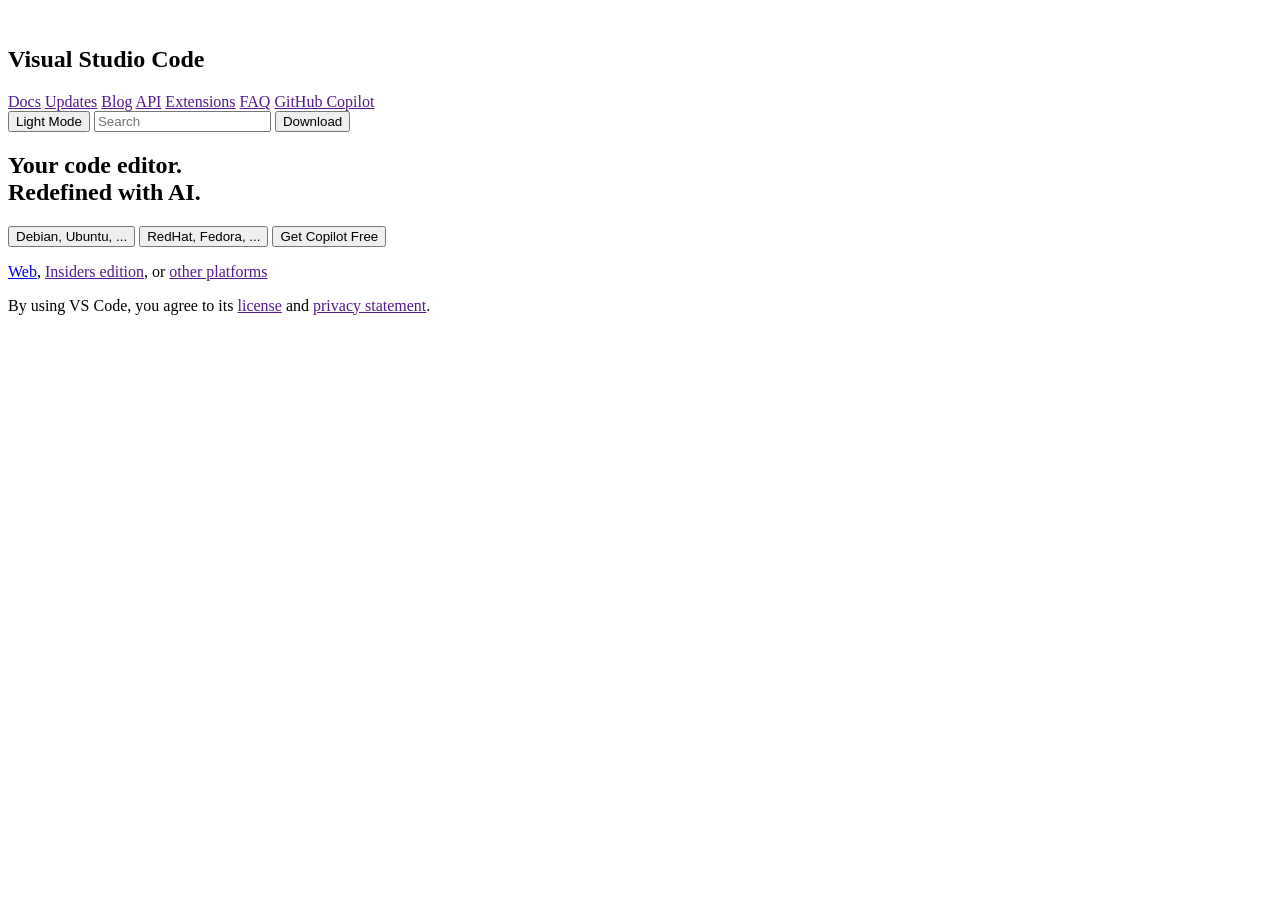
==== WebDev/Week1_Orientation_HTML_CSS_BasicJS/VSCodeLandingPage/index.html @ 59c1c716 "Initial commit" ====
<!DOCTYPE html>
<html lang="en">
<head>
  <meta charset="UTF-8">
  <meta name="viewport" content="width=device-width, initial-scale=1.0">
  <title>Visual Studio Code - Code Editing. Redefined</title>
</head>
<body>
  
  <header>
    <nav>
      <img src="" alt="" />
      <h2>Visual Studio Code</h2>
      <a href="">Docs</a>
      <a href="">Updates</a>
      <a href="">Blog</a>
      <a href="">API</a>
      <a href="">Extensions</a>
      <a href="">FAQ</a>
      <a href="">GitHub Copilot</a>
    </nav>
    <section class="misc">
      <button>Light Mode</button>
      <input type="text" placeholder="Search" />
      <button>Download</button>
    </section>
  </header>

  <main>
    <section id="sec-1">
      <h1>Your code editor.<br />Redefined with AI.</h1>
      <section id="download-btn">
        <button>Debian, Ubuntu, ...</button>
        <button>RedHat, Fedora, ...</button>
        <button>Get Copilot Free</button>
      </section>
      <section id="download-btn-other">
        <p><a href="#">Web</a>, <a href="">Insiders edition</a>, or <a href="">other platforms</a></p>
      </section>
      <section id="agreement">
        <p>By using VS Code, you agree to its <a href="">license</a> and <a href="">privacy statement</a>.</p>
      </section>
    </section>
    <section id="sec-2">
      <img src="" alt="">
    </section>
  </main>

</body>
</html>
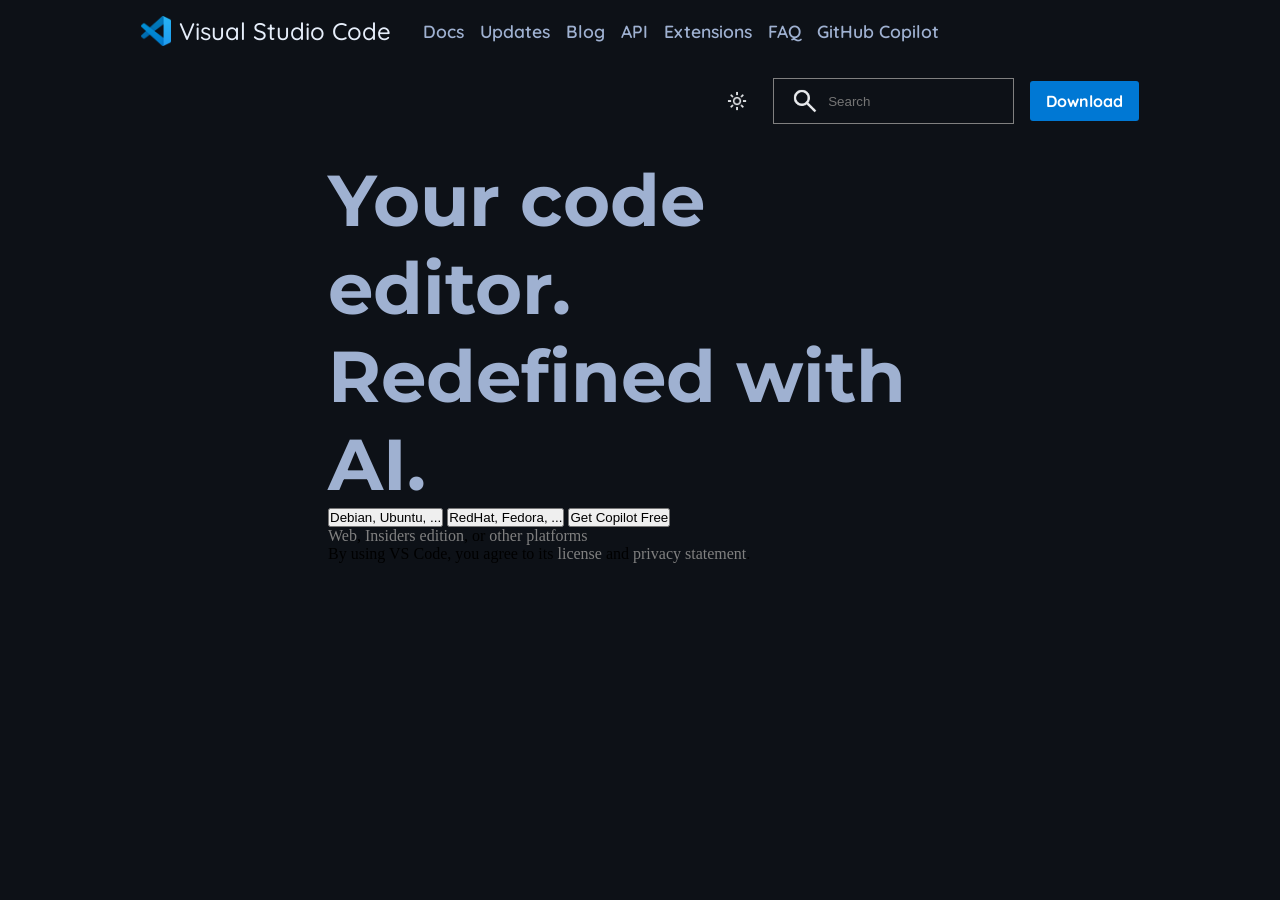
==== commit 8c7b718c: "Creating VS code landing page 30% done" ====
--- a/WebDev/Week1_Orientation_HTML_CSS_BasicJS/VSCodeLandingPage/index.html
+++ b/WebDev/Week1_Orientation_HTML_CSS_BasicJS/VSCodeLandingPage/index.html
@@ -4,31 +4,43 @@
   <meta charset="UTF-8">
   <meta name="viewport" content="width=device-width, initial-scale=1.0">
   <title>Visual Studio Code - Code Editing. Redefined</title>
+  <link rel="stylesheet" href="./style.css" />
+  <link rel="shortcut icon" href="./assets/vscode.png" type="image/x-icon">
 </head>
 <body>
   
   <header>
     <nav>
-      <img src="" alt="" />
-      <h2>Visual Studio Code</h2>
-      <a href="">Docs</a>
-      <a href="">Updates</a>
-      <a href="">Blog</a>
-      <a href="">API</a>
-      <a href="">Extensions</a>
-      <a href="">FAQ</a>
-      <a href="">GitHub Copilot</a>
+      <section id="icon-text">
+        <img src="./assets/vscode.png" alt="VS Code icon" class="vscode-icon" />
+        <h2 class="quicksand quicksand-500">Visual Studio Code</h2>
+      </section>
+      <section id="links" class="quicksand quicksand-400">
+        <a href="">Docs</a>
+        <a href="">Updates</a>
+        <a href="">Blog</a>
+        <a href="">API</a>
+        <a href="">Extensions</a>
+        <a href="">FAQ</a>
+        <a href="">GitHub Copilot</a>
+      </section>
     </nav>
     <section class="misc">
-      <button>Light Mode</button>
-      <input type="text" placeholder="Search" />
-      <button>Download</button>
+      <button class="btn-color-mode"><img src="./assets/lightmode.png" alt="Light/Dark Mode" class="color-mode-img"/></button>
+      <div class="search-input-box">
+        <img src="./assets/search.png" alt="Search button">
+        <input type="text" placeholder="Search" />
+      </div>
+      <button class="btn-download">Download</button>
     </section>
   </header>
 
   <main>
     <section id="sec-1">
-      <h1>Your code editor.<br />Redefined with AI.</h1>
+      <section id="sec-1-text">
+        <h1>Your code editor.</h1>
+        <h1>Redefined with AI.</h1>
+      </section>
       <section id="download-btn">
         <button>Debian, Ubuntu, ...</button>
         <button>RedHat, Fedora, ...</button>
--- a/WebDev/Week1_Orientation_HTML_CSS_BasicJS/VSCodeLandingPage/style.css
+++ b/WebDev/Week1_Orientation_HTML_CSS_BasicJS/VSCodeLandingPage/style.css
@@ -0,0 +1,158 @@
+@import url('https://fonts.googleapis.com/css2?family=Great+Vibes&family=Quicksand:wght@300..700&display=swap');
+@import url('https://fonts.googleapis.com/css2?family=Great+Vibes&family=Montserrat:ital,wght@0,100..900;1,100..900&family=Quicksand:wght@300..700&display=swap');
+.quicksand{
+  font-family: "Quicksand", serif;
+  font-optical-sizing: auto;
+  font-style: normal;
+  font-weight: 400;
+}
+.quicksand-400 {
+  font-weight: 400;
+}
+.quicksand-500{
+  font-weight: 500;
+}
+*{
+  padding: 0;
+  margin: 0;
+  box-sizing: border-box;
+}
+a{
+  text-decoration: none;
+  color: grey;
+}
+:root{
+  --bg-color : #0d1117;
+  --text-bgblue-color : #0078d4;
+  --text-link-color : #9fb1d1;
+  --text-heading-color : #e6eefa;
+
+  --text-font : "Quicksand", serif;
+  --text-font-2: "Montserrat", serif;
+}
+body{
+  background-color: var(--bg-color);
+  width: 100%;
+  height: 100%;
+}
+
+header{
+  /* background-color: blue; */
+  padding: 1rem;
+  width: 100%;
+  display: flex;
+  flex-direction: column;
+  align-items: center;
+  gap: 2rem;
+}
+header a {
+  color: var(--text-link-color);
+}
+header nav{
+  /* background-color: white; */
+  width: 80%;
+  display: flex;
+  align-items: center;
+  gap: 2rem;
+}
+header nav section#icon-text{
+  display: flex;
+  gap: .5rem;
+  color: var(--text-heading-color);
+}
+header nav section#links{
+  display: flex;
+  gap: 1rem;
+  font-weight: 600;
+  font-size: 1.1rem;
+}
+
+
+header section.misc{
+  width: 80%;
+  /* background-color: blue; */
+  display: flex;
+  justify-content: end;
+  align-items: center;
+  gap: 1rem;
+}
+header section.misc button, header section.misc input{
+  height: 40px;
+  background-color: transparent;
+  outline: none;
+  border: 1px solid grey;
+}
+header section.misc .btn-color-mode{
+  height: 40px;
+  width: 40px;
+  border: none;
+  padding: 10px;
+}
+header section.misc .btn-color-mode:hover{
+  background-color: rgba(92, 83, 83, 0.267);
+  border-radius: 5px;
+}
+header section.misc .btn-color-mode img{
+  width: 100%;
+  height: 100%;
+  color: white;
+}
+
+header section.misc button.btn-download{
+  background-color: var(--text-bgblue-color);
+  padding: 2px 16px;
+  color: white;
+  font-family: var(--text-font);
+  font-weight: 900;
+  border: none;
+  font-size: 1rem;
+  border-radius: 3px;
+}
+
+header section.misc .search-input-box{
+  gap: .5rem;
+  display: flex;
+  align-items: center;
+  border: 1px solid grey;
+  padding: 2px 16px;
+}
+header section.misc .search-input-box input{
+  border: none;
+  outline: none;
+}
+.search-input-box img{
+  width: 30px;
+  height: 30px;
+}
+
+.vscode-icon{
+  height: 30px;
+  width: 30px;
+}
+
+main{
+  /* background-color: grey; */
+  width: 100%;
+  display: flex;
+  justify-content: center;
+  padding: 1rem;
+}
+
+main section#sec-1{
+  width: 50%;
+  /* background-color: blue; */
+}
+
+
+main section#sec-1 #sec-1-text{
+  display: flex;
+  flex-direction: column;
+  justify-content: center;
+  align-items: center;
+}
+
+main section#sec-1 h1{
+  font-size: 4.5rem;
+  font-family: var(--text-font-2);
+  color: var(--text-link-color);
+}
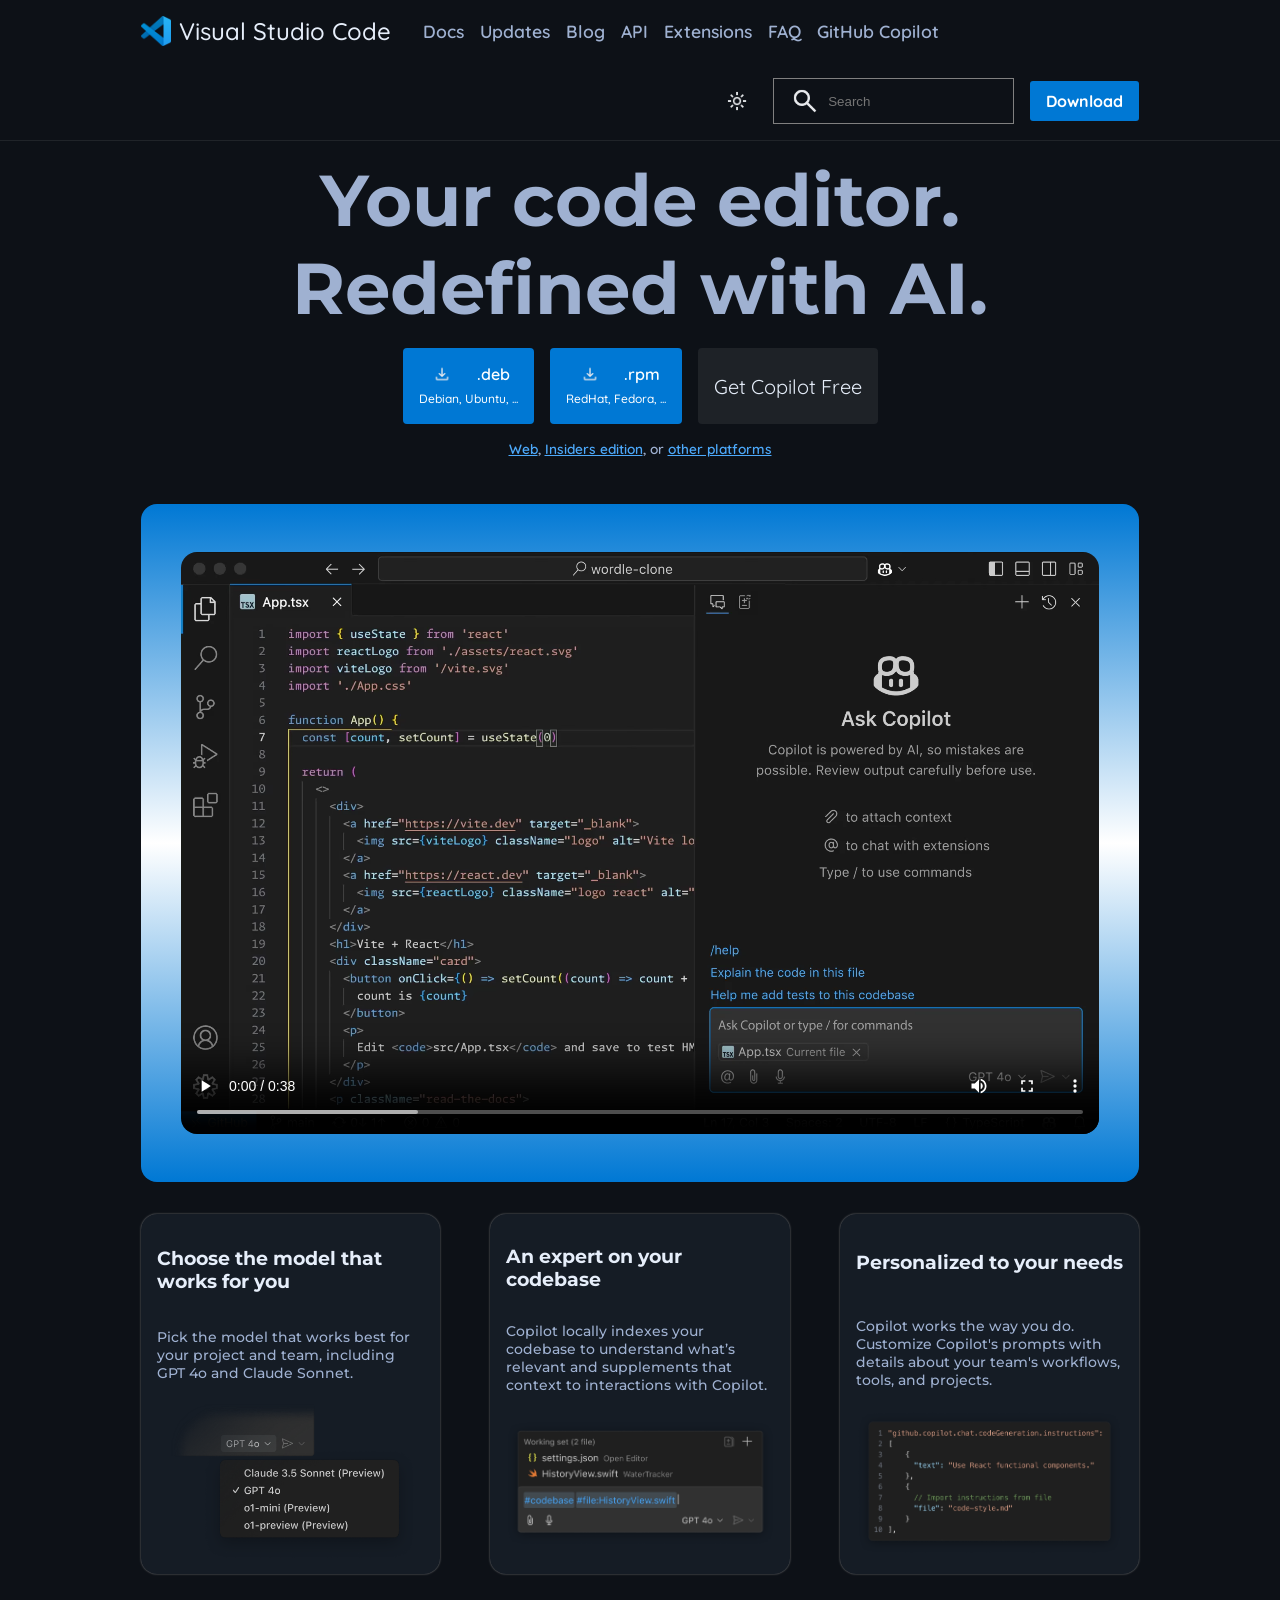
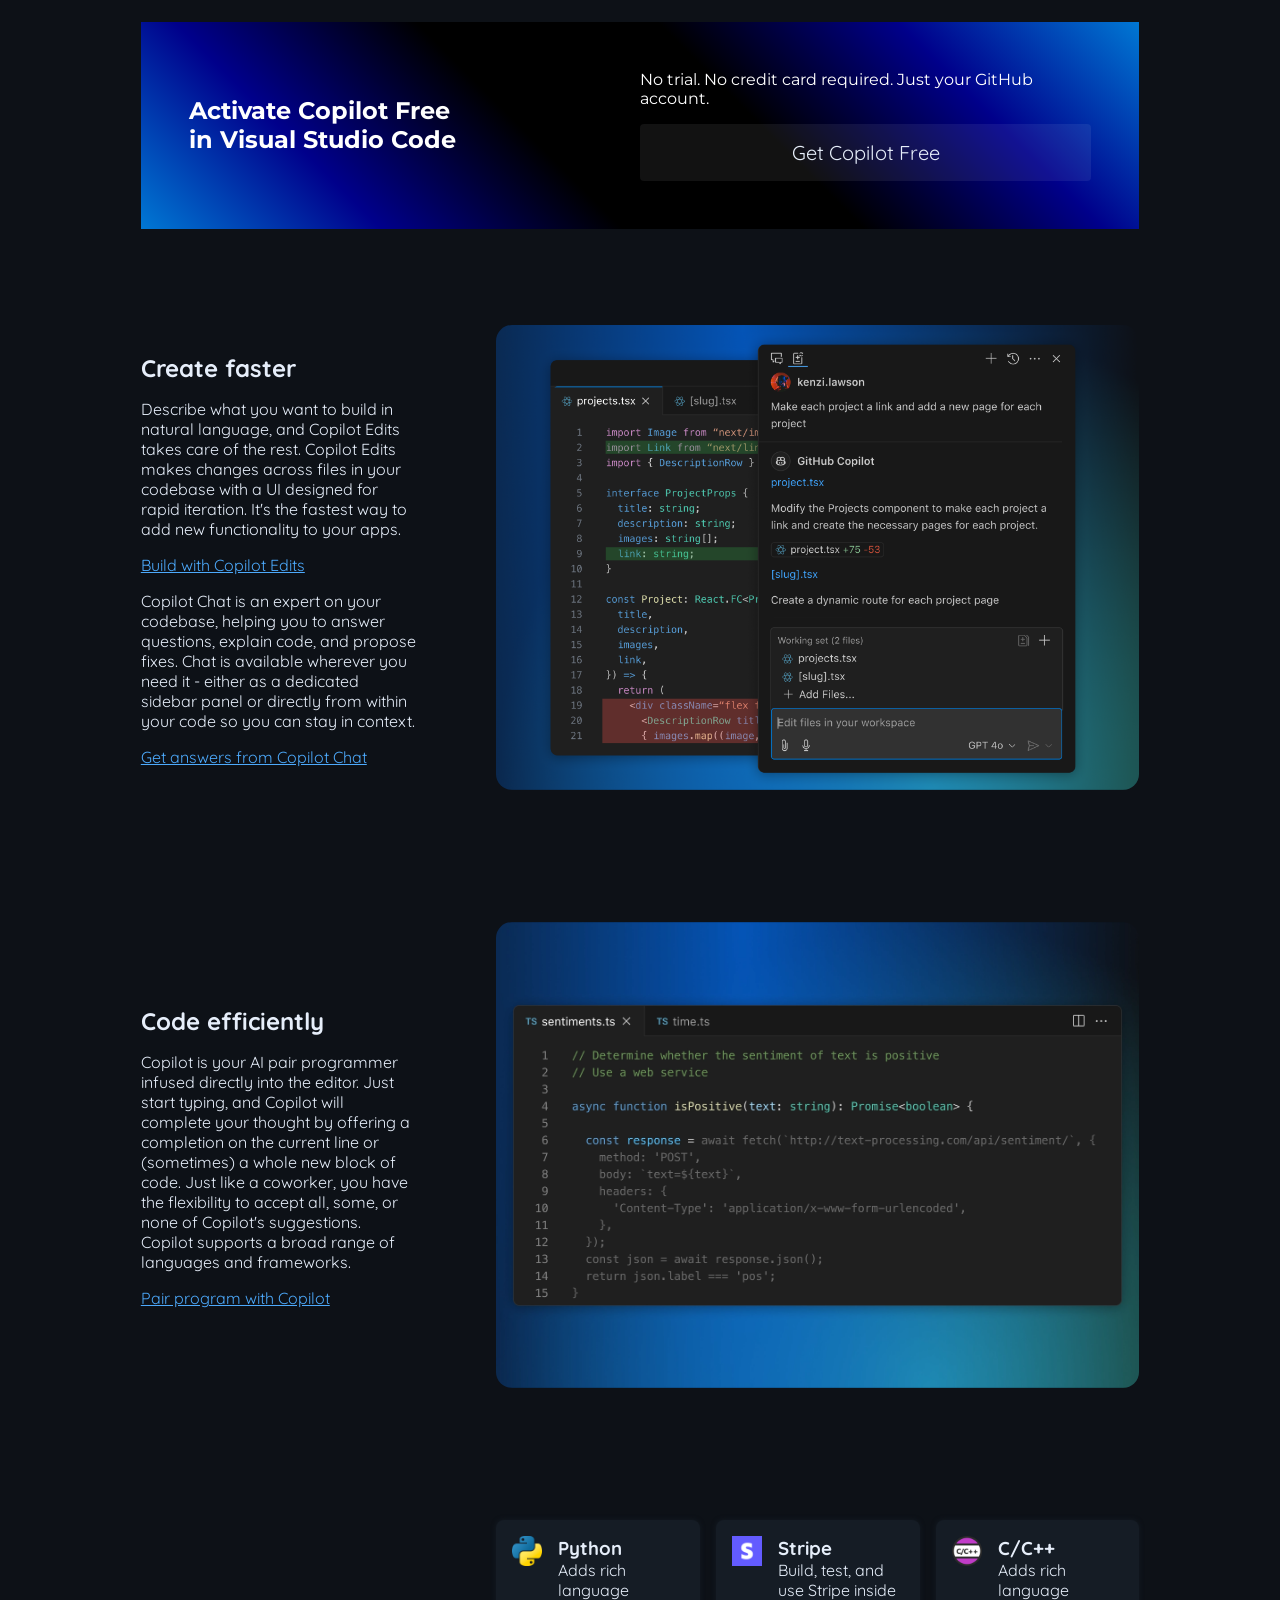
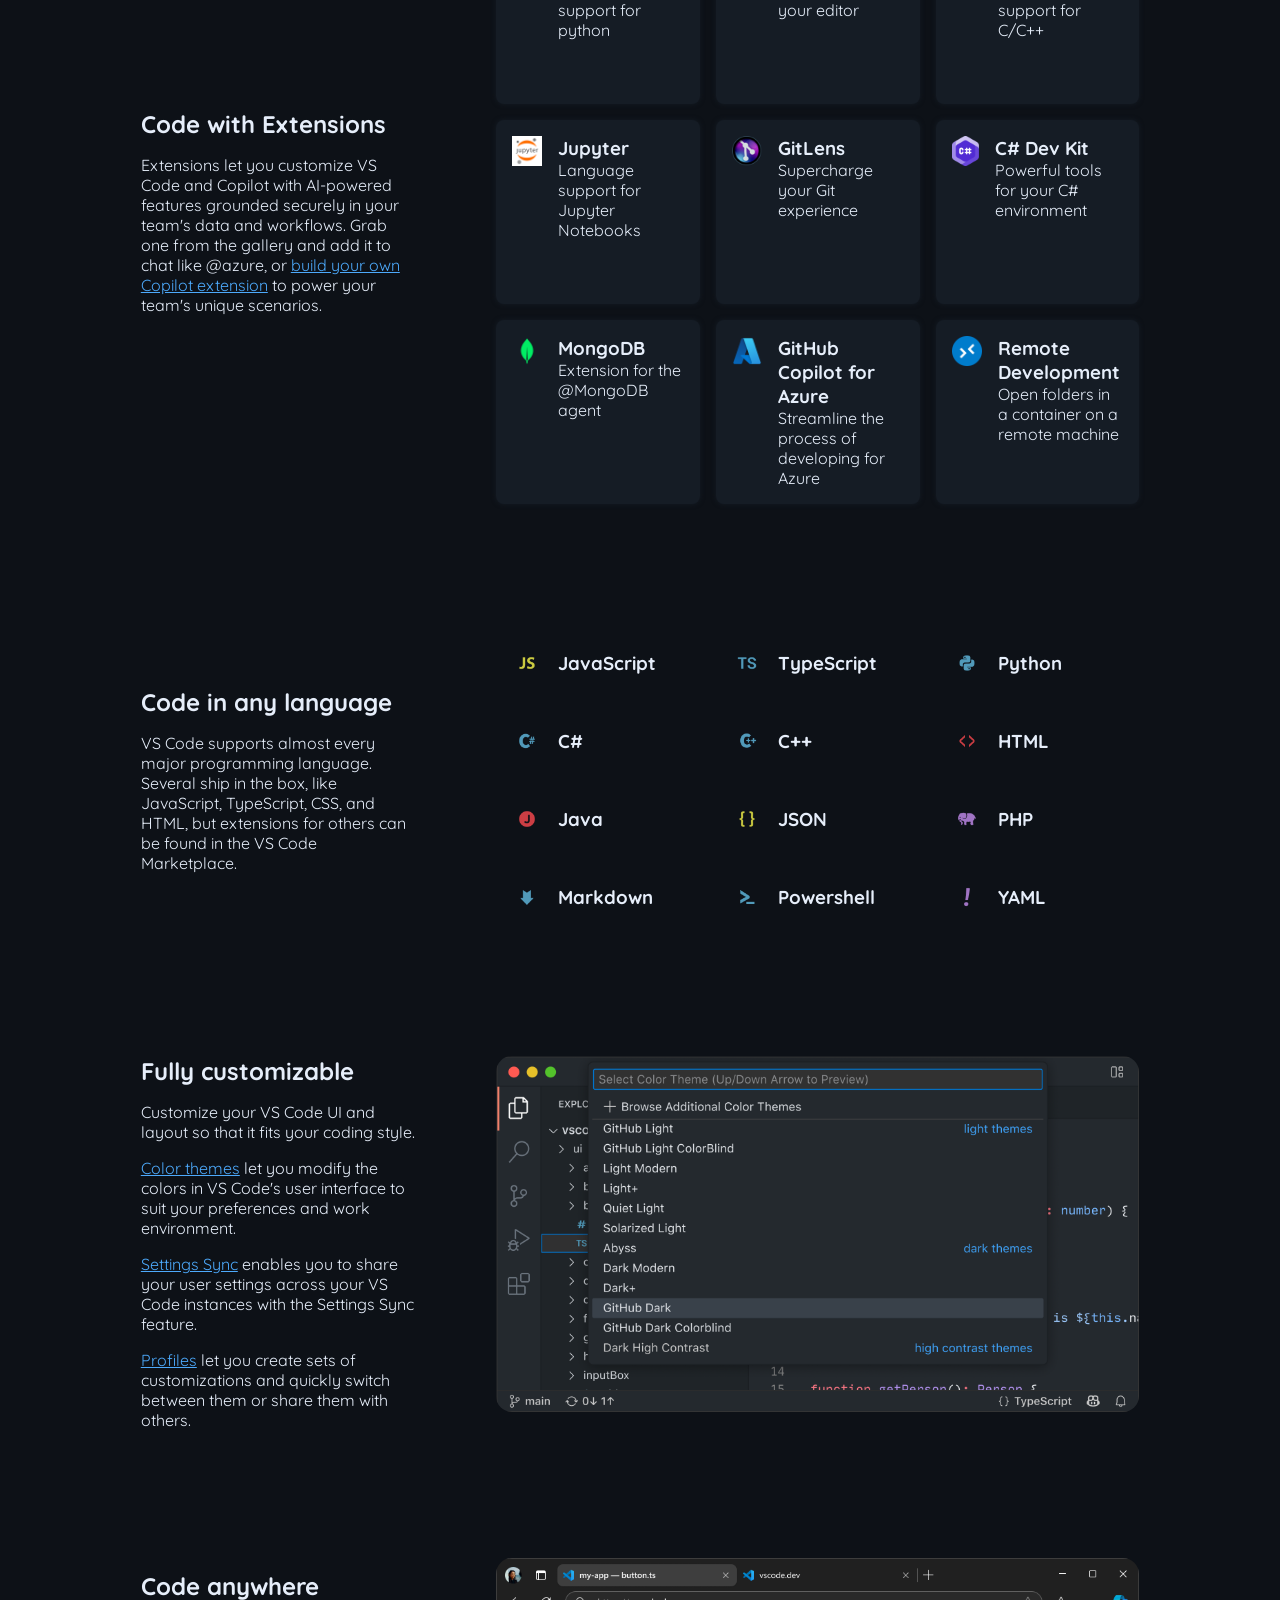
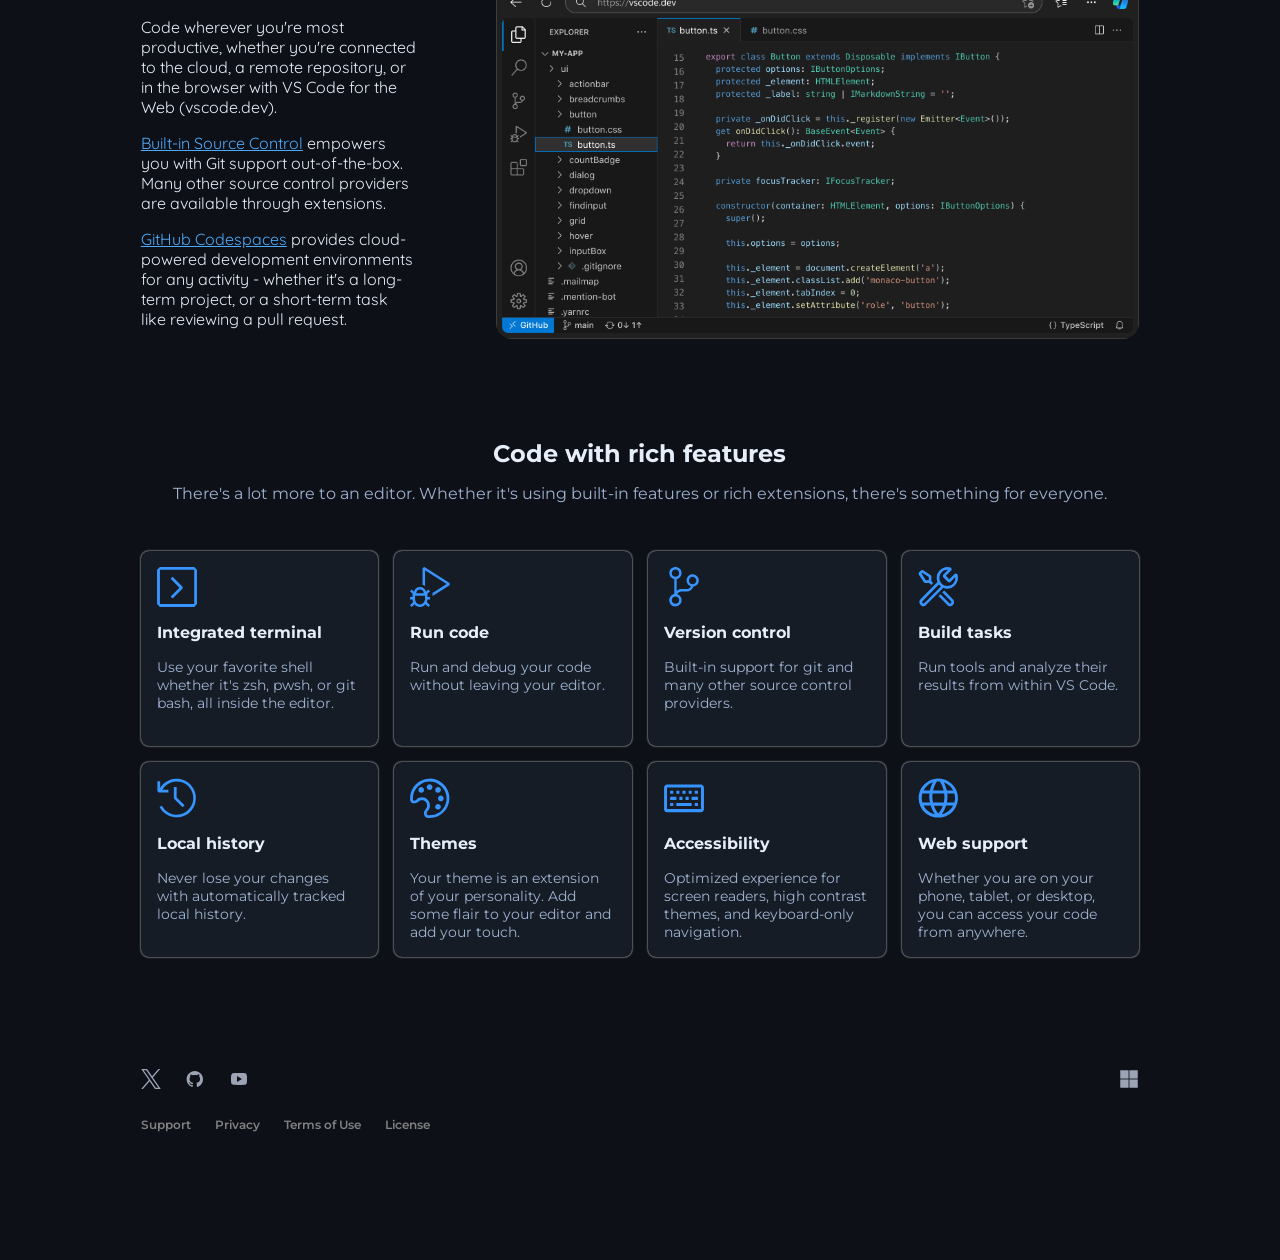
==== commit 50eacb32: "Completed for desktop screens, responsiveness left" ====
--- a/WebDev/Week1_Orientation_HTML_CSS_BasicJS/VSCodeLandingPage/index.html
+++ b/WebDev/Week1_Orientation_HTML_CSS_BasicJS/VSCodeLandingPage/index.html
@@ -35,16 +35,24 @@
     </section>
   </header>
 
-  <main>
+  <main id="main-1">
     <section id="sec-1">
       <section id="sec-1-text">
         <h1>Your code editor.</h1>
         <h1>Redefined with AI.</h1>
       </section>
       <section id="download-btn">
-        <button>Debian, Ubuntu, ...</button>
-        <button>RedHat, Fedora, ...</button>
-        <button>Get Copilot Free</button>
+        <button class="btn-custom-1">
+          <img src="./assets/download_icon.png" alt="Download icon">
+          <small class="dist-ext">.deb</small>
+          <small class="dist-name">Debian, Ubuntu, ...</small>
+        </button>
+        <button class="btn-custom-1">
+          <img src="./assets/download_icon.png" alt="Download icon">
+          <small class="dist-ext">.rpm</small>
+          <small class="dist-name">RedHat, Fedora, ...</small>
+        </button>
+        <button class="btn-custom-2">Get Copilot Free</button>
       </section>
       <section id="download-btn-other">
         <p><a href="#">Web</a>, <a href="">Insiders edition</a>, or <a href="">other platforms</a></p>
@@ -54,9 +62,318 @@
       </section>
     </section>
     <section id="sec-2">
-      <img src="" alt="">
+      <div class="div-video">
+        <video src="./assets/video-1.webm" controls></video>
+      </div>
     </section>
   </main>
 
+  <main id="main-2">
+    <div id="sec-21-wrapper">
+      <section id="sec-21">
+        <article>
+          <div>
+            <h3>Choose the model that works for you</h3>
+            <p>Pick the model that works best for your project and team, including GPT 4o and Claude Sonnet.</p>
+          </div>
+          <img src="./assets/img-2.webp" alt="">
+        </article>
+        <article>
+          <div>
+            <h3>An expert on your codebase</h3>
+            <p>Copilot locally indexes your codebase to understand what’s relevant and supplements that context to interactions with Copilot.</p>
+          </div>
+          <img src="./assets/img-1.webp" alt="">
+        </article>
+        <article>
+          <div>
+            <h3>Personalized to your needs</h3>
+            <p>Copilot works the way you do. Customize Copilot's prompts with details about your team's workflows, tools, and projects.</p>
+          </div>
+          <img src="./assets/img-3.webp" alt="">
+        </article>
+      </section>
+    </div>
+
+    <section id="sec-22">
+      <article>
+        <h2>Activate Copilot Free<br />in Visual Studio Code</h2>
+        <div>
+          <p>No trial. No credit card required. Just your GitHub account.</p>
+          <button class="btn-custom-2">Get Copilot Free</button>
+        </div>
+      </article>
+    </section>
+  </main>
+
+  <main id="main-3">
+    <div id="sec-31-wrapper" class="sec-wrapper">
+      <section id="sec-31" class="main-3-sec">
+        <div class="desc">
+          <h1>Create faster</h1>
+          <p>Describe what you want to build in natural language, and Copilot Edits takes care of the rest. Copilot Edits makes changes across files in your codebase with a UI designed for rapid iteration. It's the fastest way to add new functionality to your apps.</p>
+          <a href="">Build with Copilot Edits</a>
+          <p>Copilot Chat is an expert on your codebase, helping you to answer questions, explain code, and propose fixes. Chat is available wherever you need it - either as a dedicated sidebar panel or directly from within your code so you can stay in context.</p>
+          <a href="">Get answers from Copilot Chat</a>
+        </div>
+        <div class="desc-img">
+          <img src="./assets/img-4.webp" alt="">
+        </div>
+      </section>
+    </div>
+
+    <div id="sec-32-wrapper" class="sec-wrapper">
+      <section id="sec-32" class="main-3-sec">
+        <div class="desc">
+          <h1>Code efficiently</h1>
+          <p>Copilot is your AI pair programmer infused directly into the editor. Just start typing, and Copilot will complete your thought by offering a completion on the current line or (sometimes) a whole new block of code. Just like a coworker, you have the flexibility to accept all, some, or none of Copilot's suggestions. Copilot supports a broad range of languages and frameworks.</p>
+          <a href="">Pair program with Copilot</a>
+        </div>
+        <div class="desc-img">
+          <img src="./assets/img-5.webp" alt="">
+        </div>
+      </section>
+    </div>
+
+
+    <div id="sec-33-wrapper" class="sec-wrapper">
+      <section id="sec-33" class="main-3-sec">
+        <div class="desc">
+          <h1>Code with Extensions</h1>
+          <p>Extensions let you customize VS Code and Copilot with AI-powered features grounded securely in your team's data and workflows. Grab one from the gallery and add it to chat like @azure, or <a href="">build your own Copilot extension</a> to power your team's unique scenarios.</a>
+        </div>
+        <div class="desc-grids">
+          <div>
+            <img src="./assets/python.png" alt="">
+            <div class="text">
+              <h3>Python</h3>
+              <p>Adds rich language support for python</p>
+            </div>
+          </div>
+          <div>
+            <img src="./assets/stripe.png" alt="">
+            <div class="text">
+              <h3>Stripe</h3>
+              <p>Build, test, and use Stripe inside your editor</p>
+            </div>
+          </div>
+          <div>
+            <img src="./assets/c.png" alt="">
+            <div class="text">
+              <h3>C/C++</h3>
+              <p>Adds rich language support for C/C++</p>
+            </div>
+          </div>
+          <div>
+            <img src="./assets/jupyter.png" alt="">
+            <div class="text">
+              <h3>Jupyter</h3>
+              <p>Language support for Jupyter Notebooks</p>
+            </div>
+          </div>
+          <div>
+            <img src="./assets/gitlens.png" alt="">
+            <div class="text">
+              <h3>GitLens</h3>
+              <p>Supercharge your Git experience</p>
+            </div>
+          </div>
+          <div>
+            <img src="./assets/cs-dev.png" alt="">
+            <div class="text">
+              <h3>C# Dev Kit</h3>
+              <p>Powerful tools for your C# environment</p>
+            </div>
+          </div>
+          <div>
+            <img src="./assets/mongodb.png" alt="">
+            <div class="text">
+              <h3>MongoDB</h3>
+              <p>Extension for the @MongoDB agent</p>  
+            </div>
+          </div>
+          <div>
+            <img src="./assets/azure.png" alt="">
+            <div class="text">
+              <h3>GitHub Copilot for Azure</h3>
+              <p>Streamline the process of developing for Azure</p>
+            </div>
+          </div>
+          <div>
+            <img src="./assets/remote.png" alt="">
+            <div class="text">
+              <h3>Remote Development</h3>
+              <p>Open folders in a container on a remote machine</p>
+            </div>
+          </div>
+        </div>
+      </section>
+    </div>
+
+    <div id="sec-34-wrapper" class="sec-wrapper">
+      <section id="sec-34" class="main-3-sec">
+        <div class="desc">
+          <h1>Code in any language</h1>
+          <p>VS Code supports almost every major programming language. Several ship in the box, like JavaScript, TypeScript, CSS, and HTML, but extensions for others can be found in the VS Code Marketplace.</a>
+        </div>
+        <div class="desc-grids">
+          <div>
+            <img src="./assets/js.png" alt="">
+            <h3>JavaScript</h3>
+          </div>
+          <div>
+            <img src="./assets/ts.png" alt="">
+              <h3>TypeScript</h3>
+          </div>
+          <div>
+            <img src="./assets/python-2.png" alt="">
+              <h3>Python</h3>
+          </div>
+          <div>
+            <img src="./assets/cs-2.png" alt="">
+              <h3>C#</h3>
+          </div>
+          <div>
+            <img src="./assets/cpp.png" alt="">
+              <h3>C++</h3>
+          </div>
+          <div>
+            <img src="./assets/html.png" alt="">
+              <h3>HTML</h3>
+          </div>
+          <div>
+            <img src="./assets/java.png" alt="">
+              <h3>Java</h3>
+          </div>
+          <div>
+            <img src="./assets/json.png" alt="">
+              <h3>JSON</h3>
+          </div>
+          <div>
+            <img src="./assets/php.png" alt="">
+            <h3>PHP</h3>
+          </div>
+          <div>
+            <img src="./assets/markdown.png" alt="">
+              <h3>Markdown</h3>
+          </div>
+          <div>
+            <img src="./assets/powershell.png" alt="">
+              <h3>Powershell</h3>
+          </div>
+          <div>
+            <img src="./assets/yaml.png" alt="">
+            <h3>YAML</h3>
+          </div>
+        </div>
+      </section>
+    </div>
+
+
+    <div id="sec-35-wrapper" class="sec-wrapper">
+      <section id="sec-35" class="main-3-sec">
+        <div class="desc">
+          <h1>Fully customizable</h1>
+          <p>Customize your VS Code UI and layout so that it fits your coding style.</p>
+          <p><a href="">Color themes</a> let you modify the colors in VS Code's user interface to suit your preferences and work environment.</p>
+          <p><a href="">Settings Sync</a> enables you to share your user settings across your VS Code instances with the Settings Sync feature.</p>
+          <p><a href="">Profiles</a> let you create sets of customizations and quickly switch between them or share them with others.</p>
+        </div>
+        <div class="desc-img">
+          <img src="./assets/img-7.png" alt="">
+        </div>
+      </section>
+    </div>
+
+    <div id="sec-36-wrapper" class="sec-wrapper">
+      <section id="sec-36" class="main-3-sec">
+        <div class="desc">
+          <h1>Code anywhere</h1>
+          <p>Code wherever you're most productive, whether you're connected to the cloud, a remote repository, or in the browser with VS Code for the Web (vscode.dev).</p>
+          <p><a href="">Built-in Source Control</a> empowers you with Git support out-of-the-box. Many other source control providers are available through extensions.</p>
+          <p><a href="">GitHub Codespaces</a> provides cloud-powered development environments for any activity - whether it's a long-term project, or a short-term task like reviewing a pull request.</p>
+          
+        </div>
+        <div class="desc-img">
+          <img src="./assets/img-8.png" alt="">
+        </div>
+      </section>
+    </div>
+  </main>
+
+  <main id="main-4">
+    <section id="main-41">
+      <h1>Code with rich features</h1>
+      <p>There's a lot more to an editor. Whether it's using built-in features or rich extensions, there's something for everyone.</p>
+      <div id="main-4-grid">
+        <div>
+          <img src="./assets/terminal.svg" alt="">
+          <h3>Integrated terminal</h3>
+          <p>Use your favorite shell whether it's zsh, pwsh, or git bash, all inside the editor.</p>
+        </div>
+        <div>
+          <img src="./assets/debug.svg" alt="">
+          <h3>Run code</h3>
+          <p>Run and debug your code without leaving your editor.</p>
+        </div>
+        <div>
+          <img src="./assets/version-control.svg" alt="">
+          <h3>Version control</h3>
+          <p>Built-in support for git and many other source control providers.</p>
+        </div>
+        <div>
+          <img src="./assets/build-tasks.svg" alt="">
+          <h3>Build tasks</h3>
+          <p>Run tools and analyze their results from within VS Code.</p>
+        </div>
+        <div>
+          <img src="./assets/local-history.svg" alt="">
+          <h3>Local history</h3>
+          <p>Never lose your changes with automatically tracked local history.</p>
+        </div>
+        <div>
+          <img src="./assets/themes.svg" alt="">
+          <h3>Themes</h3>
+          <p>Your theme is an extension of your personality. Add some flair to your editor and add your touch.</p>
+        </div>
+        <div>
+          <img src="./assets/accessibility.svg" alt="">
+          <h3>Accessibility</h3>
+          <p>Optimized experience for screen readers, high contrast themes, and keyboard-only navigation.</p>
+        </div>
+        <div>
+          <img src="./assets/web.svg" alt="">
+          <h3>Web support</h3>
+          <p>Whether you are on your phone, tablet, or desktop, you can access your code from anywhere.</p>
+        </div>
+      </div>
+    </section>
+  </main>
+
+  <footer>
+    <div id="footer-box">
+      <div id="contact-links">
+        <a href="">
+          <img src="./assets/x-icon.svg" alt="">
+        </a>
+        <a href="">
+          <img src="./assets/github-icon.svg" alt="">
+        </a>
+        <a href="">
+          <img src="./assets/youtube-icon.svg" alt="">
+        </a>
+        <a href="" class="right-align">
+          <img src="./assets/microsoft.svg" alt="">
+        </a>
+      </div>
+      <div id="links">
+        <a href="">Support</a>
+        <a href="">Privacy</a>
+        <a href="">Terms of Use</a>
+        <a href="">License</a>
+      </div>
+    </div>
+  </footer>
+
 </body>
-</html>+</html> 
--- a/WebDev/Week1_Orientation_HTML_CSS_BasicJS/VSCodeLandingPage/style.css
+++ b/WebDev/Week1_Orientation_HTML_CSS_BasicJS/VSCodeLandingPage/style.css
@@ -23,9 +23,12 @@
 }
 :root{
   --bg-color : #0d1117;
+  --bg-color-2 : #151c25;
+  --bg-btn-color : #ffffff12;
   --text-bgblue-color : #0078d4;
   --text-link-color : #9fb1d1;
   --text-heading-color : #e6eefa;
+  --text-link-color-2 : #4daafc;
 
   --text-font : "Quicksand", serif;
   --text-font-2: "Montserrat", serif;
@@ -44,6 +47,10 @@
   flex-direction: column;
   align-items: center;
   gap: 2rem;
+  position: sticky;
+  top: 0;
+  background-color: var(--bg-color);
+  box-shadow: 0 0 1px grey;
 }
 header a {
   color: var(--text-link-color);
@@ -133,13 +140,11 @@
 main{
   /* background-color: grey; */
   width: 100%;
-  display: flex;
-  justify-content: center;
   padding: 1rem;
 }
 
 main section#sec-1{
-  width: 50%;
+  width: 100%;
   /* background-color: blue; */
 }
 
@@ -156,3 +161,340 @@
   font-family: var(--text-font-2);
   color: var(--text-link-color);
 }
+
+main section#sec-1 section#download-btn{
+  display: flex;
+  justify-content: center;
+  gap: 1rem;
+  padding: 1rem;
+}
+
+main section#sec-1 section#download-btn button{
+  padding: 1rem;
+  border: none;
+  border-radius: .25rem;
+}
+
+main section#sec-1 section#download-btn button.btn-custom-1{
+  background-color: var(--text-bgblue-color);
+  display: grid;
+  grid-template-rows: 1fr 1fr;
+  grid-template-columns: 1fr 1fr;
+  align-items: center;
+  gap: .25rem;
+  color: white;
+  font-family: var(--text-font);
+}
+main section#sec-1 section#download-btn button.btn-custom-1 > *{
+  justify-self: center;
+}
+main section#sec-1 section#download-btn button.btn-custom-1 small.dist-ext{
+  font-size: 1rem;
+  font-weight: 600;
+}
+main section#sec-1 section#download-btn button.btn-custom-1 small.dist-name{
+  font-size: .75rem;
+  font-weight: 500;
+}
+button.btn-custom-2{
+  padding: 1rem;
+  border: none;
+  border-radius: .25rem;
+  background-color: var(--bg-btn-color);
+  font-family: var(--text-font);
+  font-size: 1.25rem;
+  color: var(--text-heading-color);
+}
+
+
+main section#sec-1 section#download-btn button.btn-custom-1 img{
+  height: 20px;
+  width: 20px;
+}
+
+main section#sec-1 section#download-btn button.btn-custom-1 small.dist-name{
+  grid-column-start: 1;
+  grid-column-end: 3;
+}
+
+
+
+section#download-btn-other{
+  width: 100%;
+  color: var(--text-heading-color);
+  font-family: var(--text-font);
+  font-weight: 600;
+  font-size: .85rem;
+}
+section#download-btn-other p{
+  text-align: center;
+  color: var(--text-link-color);
+}
+section#download-btn-other p a{
+  color: var(--text-link-color-2);
+  text-decoration: underline;
+}
+
+
+section#agreement{
+  color: var(--text-heading-color);
+  font-family: var(--text-font);
+  font-size: .75rem;
+  text-align: center;
+  padding: 1rem;
+}
+
+section#agreement p{
+  opacity: 0;
+  transition: opacity 0.3s ease, height 0.3s ease;
+}
+
+section#agreement:hover p{
+  opacity: 1;
+}
+
+section#sec-2{
+  width: 100%;
+  display: flex;
+  justify-content: center;
+}
+section#sec-2 div.div-video{
+  width: 80%;
+  background-image: repeating-linear-gradient(var(--text-bgblue-color), white, var(--text-bgblue-color));
+  padding: 3rem 1rem;
+  display: flex;
+  justify-content: center;
+  border-radius: 1rem;
+}
+section#sec-2 video{
+  width: 95%;
+  height: auto;
+  border-radius: 1rem;
+}
+
+main#main-2{
+  width: 100%;
+}
+
+
+main#main-2 div#sec-21-wrapper{
+  width: 100%;
+  display: flex;
+  justify-content: center;
+}
+
+main#main-2 section#sec-21{
+  width: 80%;
+  display: flex;
+  justify-content: space-between;
+}
+
+main#main-2 section#sec-21 article{
+  display: flex;
+  flex-direction: column;
+  width: 30%;
+  height: 360px;
+  background-color: var(--bg-color-2);
+  box-shadow: 0px 0px 2px grey;
+  padding: 1rem;
+  color: var(--text-heading-color);
+  border-radius: 1rem;
+}
+
+main#main-2 section#sec-21 article div{
+  height: 180px;
+  width: 100%;
+  font-family: var(--text-font-2);
+  display: flex;
+  flex-direction: column;
+  justify-content: space-around;
+}
+
+main#main-2 section#sec-21 article div p{
+  font-size: .9rem;
+  color: var(--text-link-color);
+  font-weight: 500;
+}
+
+main#main-2 section#sec-22{
+  width: 100%;
+  display: flex;
+  justify-content: center;
+  padding-top: 3rem;
+}
+
+main#main-2 section#sec-22 article{
+  width: 80%;
+  padding: 3rem;
+  color: white;
+  display: flex;
+  align-items: center;
+  background-image: repeating-linear-gradient(45deg, var(--text-bgblue-color), darkblue, black, black,  darkblue, var(--text-bgblue-color));
+  font-family: var(--text-font-2);
+}
+
+main#main-2 section#sec-22 article > *{
+  display: flex;
+  flex-direction: column;
+  gap: 1rem;
+  width: 50%;
+}
+
+
+main#main-3{
+  width: 100%;
+}
+
+.sec-wrapper{
+  width: 100%;
+  display: flex;
+  justify-content: center;
+  padding: 4rem 0;
+}
+
+.main-3-sec{
+  width: 80%;
+  display: flex;
+  color: var(--text-heading-color);
+  font-family: var(--text-font);
+  gap: 5rem;
+}
+.main-3-sec div.desc{
+  width: 30%;
+  display: flex;
+  flex-direction: column;
+  justify-content: center;
+  gap: 1rem;
+}
+.main-3-sec div.desc a{
+  color: var(--text-link-color-2);
+  text-decoration: underline;
+}
+.main-3-sec div.desc-img{
+  width: 70%;
+}
+.main-3-sec div.desc-img img{
+  width: 100%;
+  border-radius: 1rem;
+}
+
+.desc-grids{
+  width: 70%;
+  display: grid;
+  grid-template-rows: 1fr 1fr 1fr;
+  grid-template-columns: 1fr 1fr 1fr;
+  gap: 1rem;
+}
+.desc-grids > div{
+  display: flex;
+  gap: 1rem;
+  border: none;
+  box-shadow: 0 0 5px var(--bg-color-2);
+  border-radius: .5rem;
+  padding: 1rem;
+  background-color: var(--bg-color-2);
+}
+.desc-grids > div > img{
+  width: 30px;
+  height: 30px;
+}
+
+#sec-34-wrapper #sec-34 .desc-grids div {
+  align-items: center;
+  background-color: transparent;
+  box-shadow: none;
+}
+
+main#main-4{
+  width: 100%;
+  display: flex;
+  justify-content: center;
+}
+
+section#main-41{
+  width: 80%;
+  display: flex;
+  flex-direction: column;
+  gap: 1rem;
+  align-items: center;
+  font-family: var(--text-font-2);
+}
+
+section#main-41 > h1{
+  color: var(--text-heading-color);
+}
+section#main-41 > p{
+  color: var(--text-link-color);
+}
+
+section#main-41 div#main-4-grid{
+  display: grid;
+  grid-template-rows: 1fr 1fr;
+  grid-template-columns: 1fr 1fr 1fr 1fr;
+  padding: 2rem 0;
+  gap: 1rem;
+  color: var(--text-heading-color);
+}
+
+section#main-41 div#main-4-grid > div{
+  display: flex;
+  flex-direction: column;
+  gap: 1rem;
+  padding: 1rem;
+  background-color: var(--bg-color-2);
+  border-radius: .5rem;
+  box-shadow: 0 0 2px white;
+}
+
+section#main-41 div#main-4-grid > div > img{
+  width: 40px;
+  height: 40px;
+}
+
+section#main-41 div#main-4-grid > div > h3{
+  font-size: 1rem;
+}
+section#main-41 div#main-4-grid > div > p{
+  color: var(--text-link-color);
+  font-size: .9rem;
+}
+
+
+
+
+footer{
+  padding: 4rem 1rem 8rem 1rem;
+  width: 100%;
+  display: flex;
+  justify-content: center;
+  font-family: var(--text-font-2);
+}
+footer div#footer-box{
+  width: 80%;
+  display: flex;
+  flex-direction: column;
+  gap: 1.5rem;
+}
+footer div#footer-box #contact-links{
+  display: flex;
+  gap: 1.5rem;
+  position: relative;
+}
+
+footer div#footer-box #contact-links .right-align{
+  justify-content: flex-end;
+  position: absolute;
+  right: 0;
+}
+
+footer #contact-links img{
+  width: 20px;
+  height: 20px;
+}
+
+footer div#footer-box #links{
+  display: flex;
+  gap: 1.5rem;
+  font-size: .75rem;
+  font-weight: 600;
+}
